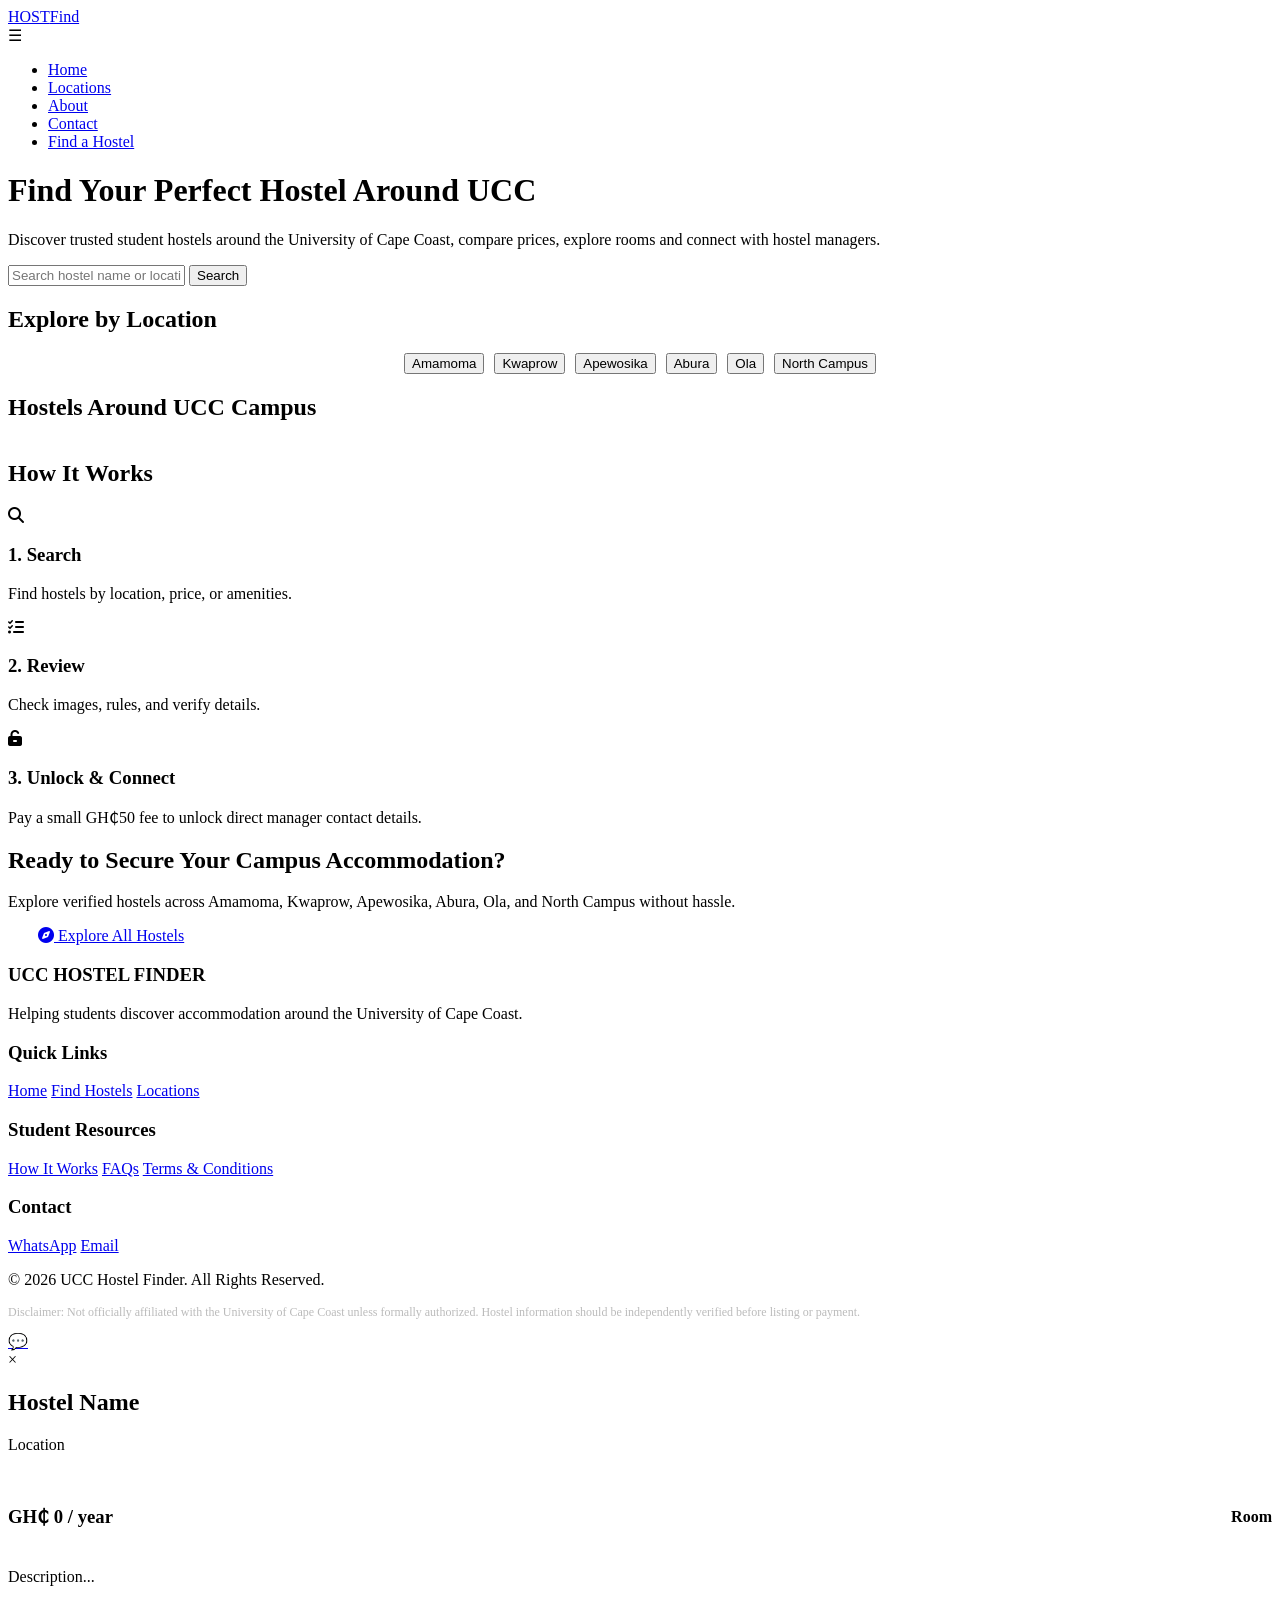
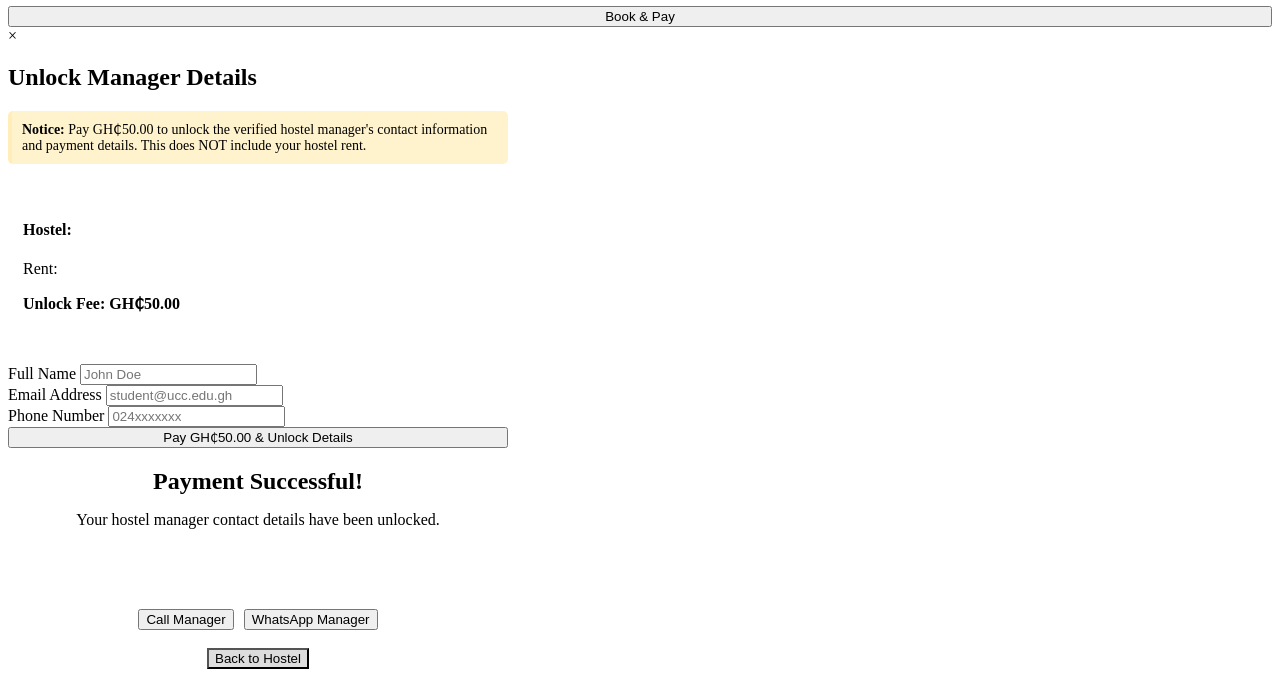
==== index.html @ 477a0dc2 "Add files via upload" ====
<!DOCTYPE html>
<html lang="en">
<head>
    <meta charset="UTF-8">
    <meta name="viewport" content="width=device-width, initial-scale=1.0">
    <title>HOSTFind</title>
    
    <!-- Official Font Awesome Icons CDN -->
    <link rel="stylesheet" href="https://cdnjs.cloudflare.com/ajax/libs/font-awesome/6.4.2/css/all.min.css">
    
    <link rel="stylesheet" href="css/style.css">
    <link rel="stylesheet" href="css/components.css">
    <link rel="stylesheet" href="css/responsive.css">
</head>
<body>

    <!-- Navigation -->
    <nav class="navbar">
        <a href="index.html" class="logo">HOST<span>Find</span></a>
        <div class="hamburger">☰</div>
        <ul class="nav-links">
            <li><a href="index.html">Home</a></li>
            <!-- <li><a href="hostels_data.js">Find Hostels</a></li> -->
            <li><a href="locations.html">Locations</a></li>
            <li><a href="about.html">About</a></li>
            <li><a href="contact.html">Contact</a></li>
            <li><a href="hostels.html" class="btn btn-primary">Find a Hostel</a></li>
        </ul>
    </nav>

    <!-- Hero Section -->
    <header class="hero">
        <h1>Find Your Perfect Hostel Around UCC</h1>
        <p>Discover trusted student hostels around the University of Cape Coast, compare prices, explore rooms and connect with hostel managers.</p>
        
        <div class="search-box">
            <input type="text" id="searchInput" placeholder="Search hostel name or location...">
            <button class="btn btn-accent" onclick="handleSearch()">Search</button>
        </div>
    </header>

    <!-- Quick Locations -->
    <section class="section">
        <h2 class="section-title">Explore by Location</h2>
        <div style="display:flex; justify-content:center; gap:10px; flex-wrap:wrap;">
            <button class="btn btn-primary" onclick="window.location.href='hostels.html?loc=Amamoma'">Amamoma</button>
            <button class="btn btn-primary" onclick="window.location.href='hostels.html?loc=Kwaprow'">Kwaprow</button>
            <button class="btn btn-primary" onclick="window.location.href='hostels.html?loc=Apewosika'">Apewosika</button>
            <button class="btn btn-primary" onclick="window.location.href='hostels.html?loc=Abura'">Abura</button>
            <button class="btn btn-primary" onclick="window.location.href='hostels.html?loc=Ola'">Ola</button>
            <button class="btn btn-primary" onclick="window.location.href='hostels.html?loc=North Campus'">North Campus</button>
        </div>
    </section>


    
    <!-- Featured Hostels -->
    <!-- Featured Hostels Section in index.html -->
<section class="section">
    <h1 class="section-title">Hostels Around UCC Campus</h1>
    
    <!-- Changed container style so location sections stack vertically -->
    <div id="homepage-hostels" style="display: flex; flex-direction: column; width: 100%;">
        <!-- Populated dynamically by renderHostelsByLocation() -->
    </div>
</section>
    

   <!-- How It Works Section -->
<section class="how-it-works-section">
    <h2 class="section-title">How It Works</h2>
    
    <div class="steps-container">
        <div class="step-card">
            <div class="step-icon">
                <i class="fa-solid fa-magnifying-glass"></i>
            </div>
            <h3>1. Search</h3>
            <p>Find hostels by location, price, or amenities.</p>
        </div>

        <div class="step-card">
            <div class="step-icon">
                <i class="fa-solid fa-list-check"></i>
            </div>
            <h3>2. Review</h3>
            <p>Check images, rules, and verify details.</p>
        </div>

        <div class="step-card">
            <div class="step-icon">
                <i class="fa-solid fa-unlock-keyhole"></i>
            </div>
            <h3>3. Unlock & Connect</h3>
            <p>Pay a small GH₵50 fee to unlock direct manager contact details.</p>
        </div>
    </div>
</section>



<!-- Township Drone CTA Banner -->
<div class="container">
    <section class="township-banner">
        <h2>Ready to Secure Your Campus Accommodation?</h2>
        <p>Explore verified hostels across Amamoma, Kwaprow, Apewosika, Abura, Ola, and North Campus without hassle.</p>
        <a href="hostels.html" class="btn btn-accent" style="padding: 12px 30px; font-size: 1rem;">
            <i class="fa-solid fa-compass"></i> Explore All Hostels
        </a>
    </section>
</div>



    <!-- Footer -->
    <footer class="footer">
        <div class="footer-grid">
            <div>
                <h3>UCC HOSTEL FINDER</h3>
                <p>Helping students discover accommodation around the University of Cape Coast.</p>
            </div>
            <div>
                <h3>Quick Links</h3>
                <a href="index.html">Home</a>
                <a href="hostels.html">Find Hostels</a>
                <a href="locations.html">Locations</a>
            </div>
            <div>
                <h3>Student Resources</h3>
                <a href="about.html">How It Works</a>
                <a href="faq.html">FAQs</a>
                <a href="terms.html">Terms & Conditions</a>
            </div>
            <div>
                <h3>Contact</h3>
                <a href="#">WhatsApp</a>
                <a href="#">Email</a>
            </div>
        </div>
        <div class="footer-bottom">
            <p>© 2026 UCC Hostel Finder. All Rights Reserved.</p>
            <p style="margin-top:10px; font-size: 12px; color:#bbb;">Disclaimer: Not officially affiliated with the University of Cape Coast unless formally authorized. Hostel information should be independently verified before listing or payment.</p>
        </div>
    </footer>

    <!-- Floating WhatsApp -->
    <a href="#" id="wa-float" class="whatsapp-float" title="Chat with Support">💬</a>

    <!-- Modals Container (Inserted at bottom of body) -->
    
    <!-- ROOM MODAL -->
    <div class="modal" id="roomModal">
        <div class="modal-content">
            <span class="close-modal" onclick="closeModal('roomModal')">×</span>
            <h2 id="modalHostelName">Hostel Name</h2>
            <p id="modalLocation" style="color: var(--text-light); margin-bottom: 15px;">Location</p>
            
            <img src="" id="modalMainImg" class="gallery-main">
            <div class="gallery-thumbs" id="modalThumbs"></div>
            
            <div style="display:flex; justify-content:space-between; margin-bottom: 20px;">
                <h3 id="modalPrice">GH₵ 0 / year</h3>
                <h4 id="modalRoomType">Room</h4>
            </div>
            
            <p id="modalDesc" style="margin-bottom: 20px;">Description...</p>
            
            <button class="btn btn-accent" id="btnInitPayment" onclick="initiatePayment(this.getAttribute('data-id')*1)" style="width:100%;">Book & Pay</button>
        </div>
    </div>

    <!-- PAYMENT MODAL -->
    <div class="modal" id="paymentModal">
        <div class="modal-content" style="max-width: 500px;">
            <span class="close-modal" onclick="closeModal('paymentModal')">×</span>
            <h2>Unlock Manager Details</h2>
            <p style="margin-bottom: 20px; font-size: 14px; background: #fff3cd; padding: 10px; border-radius: 5px; border-left: 4px solid #ffeeba;">
                <strong>Notice:</strong> Pay GH₵50.00 to unlock the verified hostel manager's contact information and payment details. This does NOT include your hostel rent.
            </p>
            
            <div style="background: var(--bg-color); padding: 15px; border-radius: 5px; margin-bottom: 20px;">
                <h4>Hostel: <span id="payHostelName"></span></h4>
                <p>Rent: <span id="payHostelPrice"></span></p>
                <p><strong>Unlock Fee: GH₵50.00</strong></p>
            </div>

            <form onsubmit="processPayment(event)">
                <div class="form-group">
                    <label>Full Name</label>
                    <input type="text" id="studentName" required placeholder="John Doe">
                </div>
                <div class="form-group">
                    <label>Email Address</label>
                    <input type="email" id="studentEmail" required placeholder="student@ucc.edu.gh">
                </div>
                <div class="form-group">
                    <label>Phone Number</label>
                    <input type="tel" id="studentPhone" required placeholder="024xxxxxxx">
                </div>
                <button type="submit" class="btn btn-primary" style="width:100%;">Pay GH₵50.00 & Unlock Details</button>
            </form>
        </div>
    </div>

    <!-- SUCCESS MODAL -->
    <div class="modal" id="successModal">
        <div class="modal-content" style="max-width: 500px; text-align: center;">
            <h2 style="color: var(--success-color); margin-bottom: 10px;">Payment Successful!</h2>
            <p>Your hostel manager contact details have been unlocked.</p>
            
            <div id="managerDetailsContainer" style="text-align:left; background: var(--bg-color); padding: 20px; border-radius: 5px; margin: 20px 0;">
                <!-- Filled by JS -->
            </div>

            <div style="display:flex; gap:10px; justify-content:center;">
                <button class="btn btn-primary" id="btnCall">Call Manager</button>
                <button class="btn btn-accent" id="btnWa">WhatsApp Manager</button>
            </div>
            <br>
            <button class="btn" style="background:#ddd;" onclick="closeModal('successModal')">Back to Hostel</button>
        </div>
    </div>

    <!-- Scripts -->

    <!-- Local scripts first -->
<script src="js/hostel-data.js"></script>
<script src="js/main.js"></script>
<script src="js/search.js"></script>
<script src="js/payment.js"></script>

<!-- External script with defer so it never blocks card rendering -->
<script src="https://js.paystack.co/v1/inline.js" defer></script>

</body>
</html>
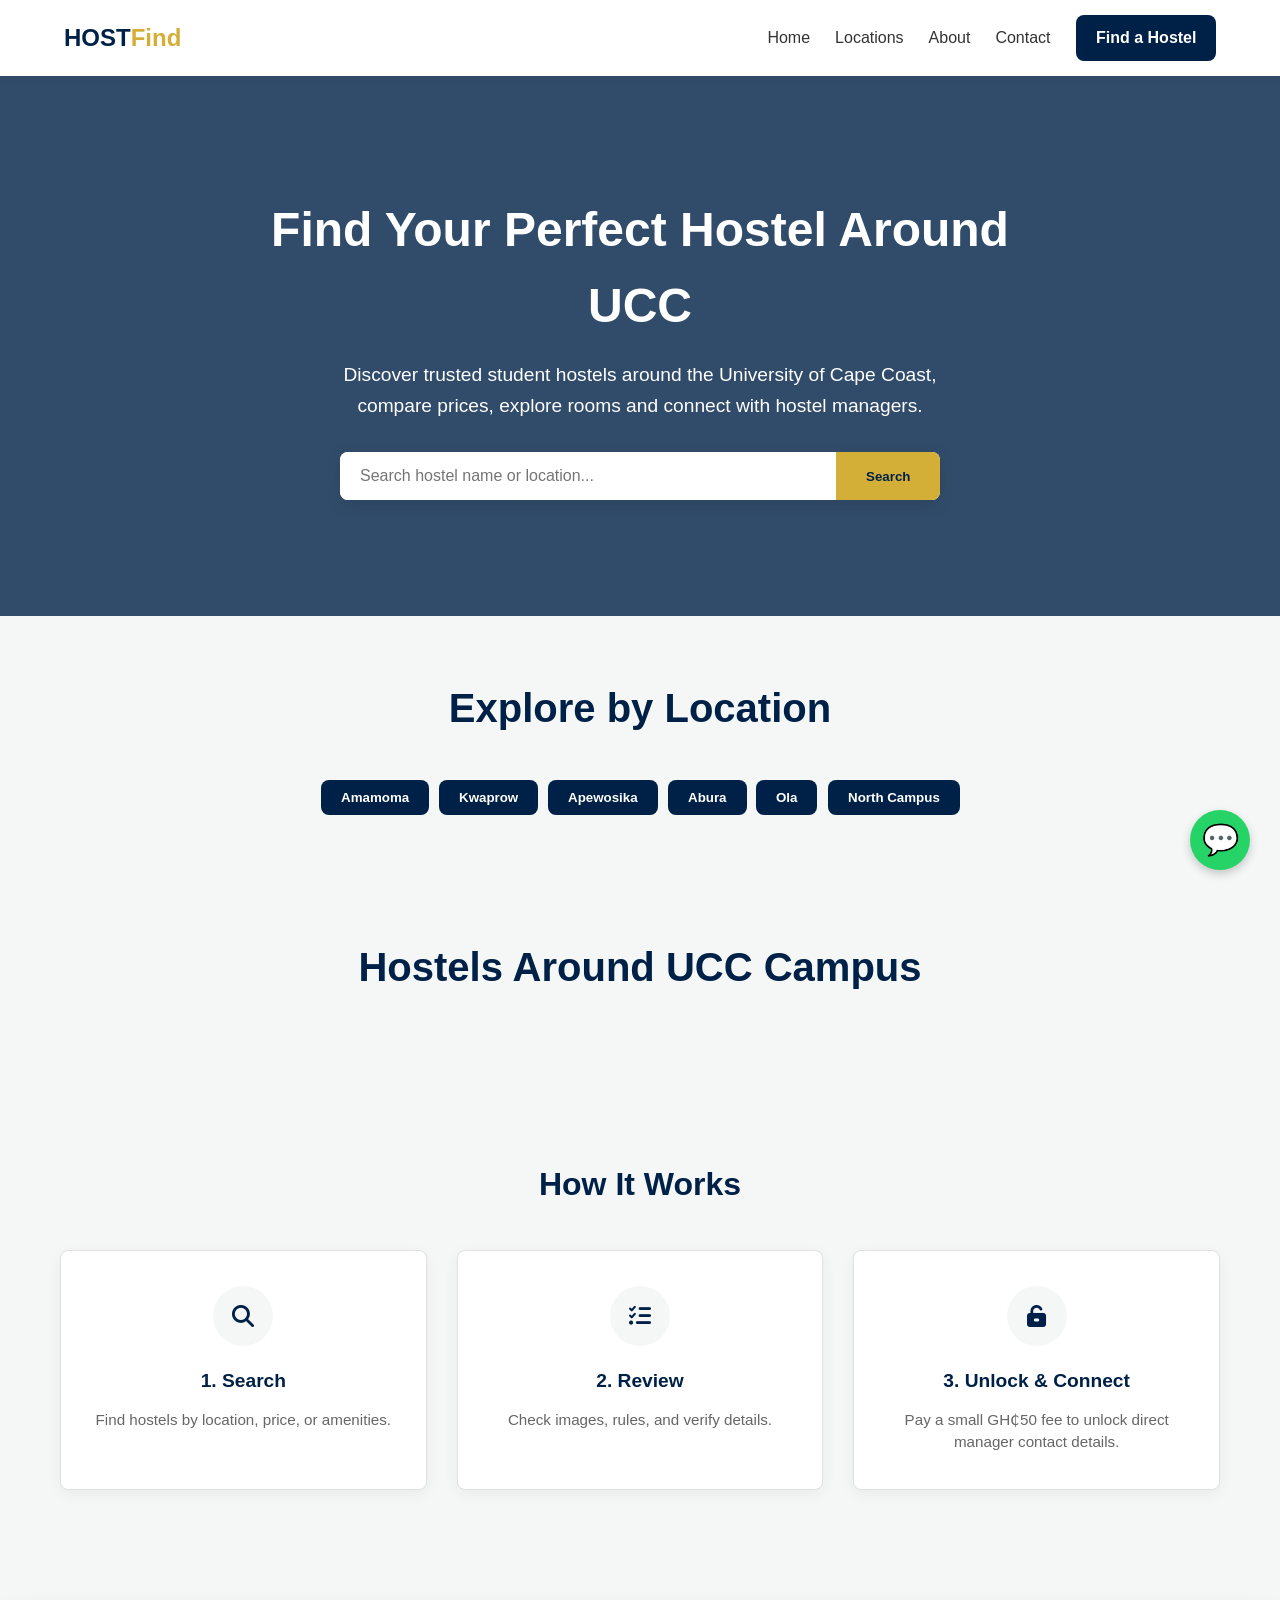
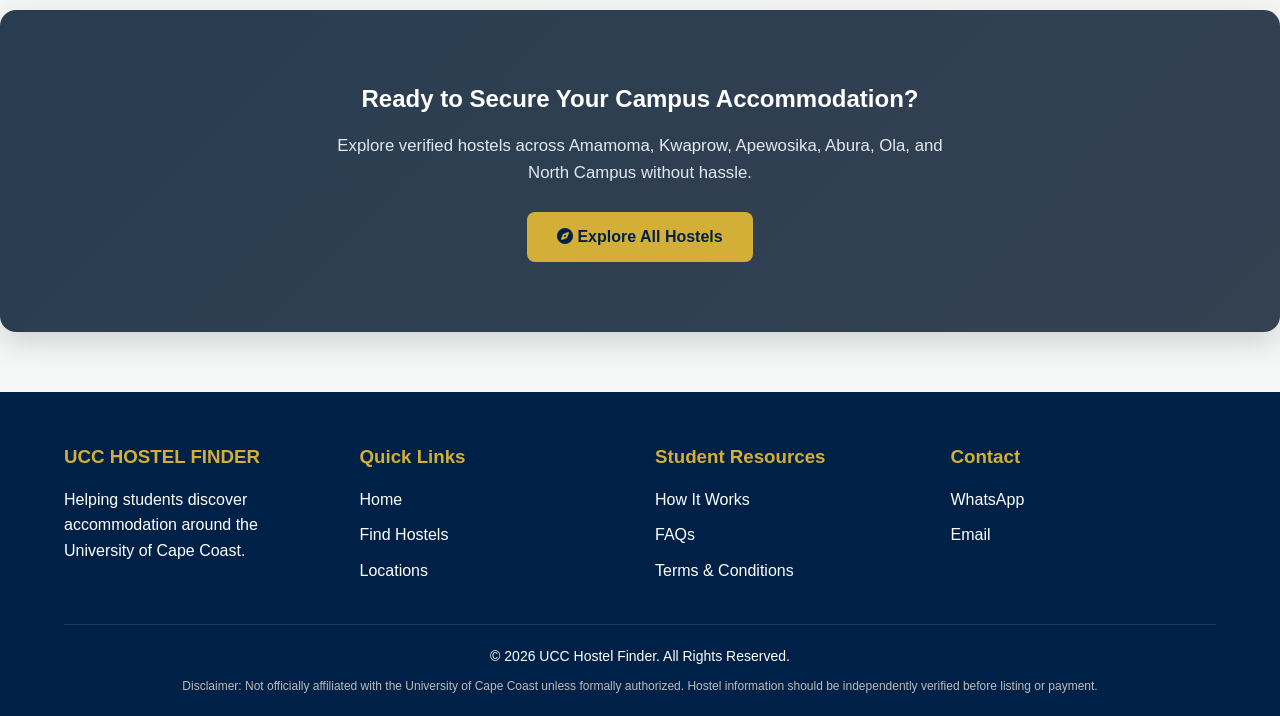
==== commit 3521cccf: "Fix HTML entity encoding in index.html" ====
--- a/index.html
+++ b/index.html
@@ -8,9 +8,9 @@
     <!-- Official Font Awesome Icons CDN -->
     <link rel="stylesheet" href="https://cdnjs.cloudflare.com/ajax/libs/font-awesome/6.4.2/css/all.min.css">
     
-    <link rel="stylesheet" href="css/style.css">
-    <link rel="stylesheet" href="css/components.css">
-    <link rel="stylesheet" href="css/responsive.css">
+    <link rel="stylesheet" href="style.css">
+    <link rel="stylesheet" href="components.css">
+    <link rel="stylesheet" href="responsive.css">
 </head>
 <body>
 
@@ -233,4 +233,4 @@
 <script src="https://js.paystack.co/v1/inline.js" defer></script>
 
 </body>
-</html>+</html>
--- a/style.css
+++ b/style.css
@@ -0,0 +1,182 @@
+/* Base Styles & Variables */
+:root {
+    --primary-color: #002147; /* Deep Navy Blue */
+    --secondary-color: #ffffff; /* White */
+    --accent-color: #d4af37; /* Gold/Yellow */
+    --text-color: #333333; /* Dark Gray */
+    --text-light: #666666;
+    --bg-color: #f4f7f6; /* Very Light Gray */
+    --border-color: #e0e0e0;
+    --success-color: #28a745;
+    --danger-color: #dc3545;
+    --border-radius: 8px;
+    --transition: all 0.3s ease;
+}
+
+* {
+    margin: 0;
+    padding: 0;
+    box-sizing: border-box;
+    font-family: 'Segoe UI', Roboto, Helvetica, Arial, sans-serif;
+}
+
+body {
+    background-color: var(--bg-color);
+    color: var(--text-color);
+    line-height: 1.6;
+}
+
+a {
+    text-decoration: none;
+    color: var(--text-color);
+}
+
+ul {
+    list-style: none;
+}
+
+/* Typography */
+h1, h2, h3, h4 {
+    color: var(--primary-color);
+    margin-bottom: 15px;
+}
+
+/* Navbar */
+.navbar {
+    background-color: var(--secondary-color);
+    padding: 15px 5%;
+    display: flex;
+    justify-content: space-between;
+    align-items: center;
+    box-shadow: 0 2px 10px rgba(0,0,0,0.05);
+    position: sticky;
+    top: 0;
+    z-index: 1000;
+}
+
+
+/* ==========================================================
+   Keep Step Cards Static (No Card Motion)
+   ========================================================== */
+.step-card {
+    cursor: default;
+    transform: none;
+    transition: none;
+}
+
+.step-card:hover {
+    transform: none;
+    box-shadow: 0 4px 15px rgba(0, 0, 0, 0.05);
+    border-color: var(--border-color, #eef2f5);
+}
+
+.step-card:hover .step-icon {
+    transform: none;
+    background: var(--bg-color, #f4f6f8);
+    color: var(--primary-color, #0d233a);
+}
+
+
+/* ==========================================================
+   Button-Only Motion & Hover Animations
+   ========================================================== */
+.btn {
+    display: inline-flex;
+    align-items: center;
+    justify-content: center;
+    gap: 8px;
+    padding: 12px 24px;
+    border-radius: 8px;
+    font-weight: 600;
+    cursor: pointer;
+    border: none;
+    
+    /* Smooth Spring Motion Transition */
+    transition: transform 0.3s cubic-bezier(0.34, 1.56, 0.64, 1), 
+                box-shadow 0.3s ease, 
+                background-color 0.3s ease;
+    will-change: transform;
+}
+
+/* Button Hover: Lift, Scale & Shadow */
+.btn:hover {
+    transform: translateY(-4px) scale(1.04);
+    box-shadow: 0 8px 20px rgba(13, 35, 58, 0.2);
+}
+
+/* Button Icon Animation on Hover */
+.btn i {
+    transition: transform 0.25s ease;
+}
+
+.btn:hover i {
+    transform: scale(1.15);
+}
+
+/* Click / Press Motion */
+.btn:active {
+    transform: translateY(-1px) scale(0.97);
+    box-shadow: 0 3px 8px rgba(13, 35, 58, 0.15);
+}
+
+.logo {
+    font-size: 24px;
+    font-weight: bold;
+    color: var(--primary-color);
+}
+
+.logo span {
+    color: var(--accent-color);
+}
+
+.nav-links {
+    display: flex;
+    align-items: center;
+    gap: 25px;
+}
+
+.nav-links a:hover {
+    color: var(--accent-color);
+}
+
+.hamburger {
+    display: none;
+    cursor: pointer;
+    font-size: 24px;
+}
+
+/* Footer */
+.footer {
+    background-color: var(--primary-color);
+    color: var(--secondary-color);
+    padding: 50px 5% 20px;
+    margin-top: 50px;
+}
+
+.footer-grid {
+    display: grid;
+    grid-template-columns: repeat(auto-fit, minmax(200px, 1fr));
+    gap: 30px;
+    margin-bottom: 30px;
+}
+
+.footer h3 {
+    color: var(--accent-color);
+}
+
+.footer a {
+    color: var(--secondary-color);
+    display: block;
+    margin-bottom: 10px;
+}
+
+.footer a:hover {
+    color: var(--accent-color);
+}
+
+.footer-bottom {
+    text-align: center;
+    border-top: 1px solid rgba(255,255,255,0.1);
+    padding-top: 20px;
+    font-size: 14px;
+}
--- a/components.css
+++ b/components.css
@@ -0,0 +1,381 @@
+/* Buttons */
+.btn {
+    padding: 10px 20px;
+    border-radius: var(--border-radius);
+    border: none;
+    cursor: pointer;
+    font-weight: 600;
+    transition: var(--transition);
+    display: inline-block;
+    text-align: center;
+}
+
+.btn-primary {
+    background-color: var(--primary-color);
+    color: var(--secondary-color);
+}
+
+.btn-primary:hover {
+    background-color: #001530;
+}
+
+.btn-accent {
+    background-color: var(--accent-color);
+    color: var(--primary-color);
+}
+
+.btn-accent:hover {
+    background-color: #c19b2e;
+}
+
+/* Hero Section */
+.hero {
+    background: linear-gradient(rgba(0, 33, 71, 0.8), rgba(0, 33, 71, 0.8)), url('https://images.unsplash.com/photo-1555854877-bab0e564b8d5?auto=format&fit=crop&q=80') center/cover;
+    height: 60vh;
+    display: flex;
+    flex-direction: column;
+    justify-content: center;
+    align-items: center;
+    text-align: center;
+    color: var(--secondary-color);
+    padding: 0 20px;
+}
+
+.hero h1 {
+    color: var(--secondary-color);
+    font-size: 3rem;
+    max-width: 800px;
+}
+
+.hero p {
+    font-size: 1.2rem;
+    margin-bottom: 30px;
+    max-width: 600px;
+}
+
+/* Search Box */
+.search-box {
+    display: flex;
+    width: 100%;
+    max-width: 600px;
+    background: var(--secondary-color);
+    border-radius: var(--border-radius);
+    overflow: hidden;
+    box-shadow: 0 4px 15px rgba(0,0,0,0.1);
+}
+
+.search-box input {
+    flex: 1;
+    padding: 15px 20px;
+    border: none;
+    outline: none;
+    font-size: 16px;
+}
+
+.search-box .btn {
+    border-radius: 0;
+    padding: 15px 30px;
+}
+
+/* Section Containers */
+.section {
+    padding: 60px 5%;
+}
+
+.section-title {
+    text-align: center;
+    margin-bottom: 40px;
+    font-size: 2.5rem;
+}
+
+
+
+/* How It Works Layout & Centering */
+.how-it-works-section {
+    padding: 60px 20px;
+    max-width: 1200px;
+    margin: 0 auto;
+    text-align: center;
+}
+
+.how-it-works-section .section-title {
+    font-size: 2rem;
+    color: var(--primary-color, #0d233a);
+    margin-bottom: 40px;
+}
+
+.steps-container {
+    display: grid;
+    grid-template-columns: repeat(3, 1fr);
+    gap: 30px;
+    align-items: stretch;
+}
+
+.step-card {
+    background: #ffffff;
+    padding: 35px 25px;
+    border-radius: var(--border-radius, 12px);
+    box-shadow: 0 4px 15px rgba(0, 0, 0, 0.05);
+    display: flex;
+    flex-direction: column;
+    align-items: center;
+    text-align: center;
+    border: 1px solid var(--border-color, #eef2f5);
+}
+
+.step-icon {
+    width: 60px;
+    height: 60px;
+    background: var(--bg-color, #f4f6f8);
+    color: var(--primary-color, #0d233a);
+    border-radius: 50%;
+    display: flex;
+    align-items: center;
+    justify-content: center;
+    font-size: 22px;
+    margin-bottom: 20px;
+}
+
+.step-card h3 {
+    font-size: 1.2rem;
+    font-weight: 700;
+    color: var(--primary-color, #0d233a);
+    margin-bottom: 12px;
+}
+
+.step-card p {
+    color: var(--text-light, #555);
+    font-size: 0.95rem;
+    line-height: 1.5;
+    margin: 0;
+}
+
+/* Mobile Responsiveness */
+@media (max-width: 768px) {
+    .steps-container {
+        grid-template-columns: 1fr;
+        gap: 20px;
+    }
+}
+
+
+/* Drone View Township Gradient Banner */
+.township-banner {
+    position: relative;
+    /* Gradient overlay + Drone view background image */
+    background: linear-gradient(
+        135deg, 
+        rgba(13, 35, 58, 0.88) 0%, 
+        rgba(10, 25, 45, 0.82) 100%
+    ), 
+    url('https://images.unsplash.com/photo-1477959858617-67f30ac4ce78?auto=format&fit=crop&w=1600&q=80') center/cover no-repeat fixed;
+    color: #ffffff;
+    padding: 70px 20px;
+    margin: 60px 0;
+    border-radius: 16px;
+    box-shadow: 0 10px 30px rgba(0, 0, 0, 0.15);
+    text-align: center;
+}
+
+/* Adjust text colors inside the township banner */
+.township-banner h2, 
+.township-banner h3 {
+    color: #ffffff !important;
+    margin-bottom: 15px;
+}
+
+.township-banner p {
+    color: #e2e8f0;
+    max-width: 650px;
+    margin: 0 auto 25px;
+    font-size: 1.05rem;
+    line-height: 1.6;
+}
+
+/* White card variant when placed inside township banner */
+.township-banner .step-card {
+    background: rgba(255, 255, 255, 0.95);
+    backdrop-filter: blur(5px);
+    border: none;
+}
+
+
+
+/* Hostel Cards Grid - Equal Height Cards */
+.hostel-grid {
+    display: grid;
+    grid-template-columns: repeat(auto-fill, minmax(300px, 1fr));
+    gap: 30px;
+    align-items: stretch;
+}
+
+/* Hostel Card Structure */
+.hostel-card {
+    background: var(--secondary-color);
+    border-radius: var(--border-radius);
+    overflow: hidden;
+    box-shadow: 0 2px 10px rgba(0,0,0,0.05);
+    transition: var(--transition);
+    display: flex;
+    flex-direction: column;
+    height: 100%;
+}
+
+.hostel-card:hover {
+    transform: translateY(-5px);
+    box-shadow: 0 5px 20px rgba(0,0,0,0.1);
+}
+
+.hostel-image {
+    height: 200px;
+    width: 100%;
+    object-fit: cover;
+    background-color: #ddd;
+    flex-shrink: 0;
+}
+
+.hostel-info {
+    padding: 20px;
+}
+
+.hostel-price {
+    font-size: 1.2rem;
+    font-weight: bold;
+    color: var(--primary-color);
+    margin: 10px 0;
+}
+
+/* Official Amenity Icons & Tags */
+.amenity-tags {
+    display: flex;
+    flex-wrap: wrap;
+    gap: 8px;
+    margin: 12px 0 20px;
+}
+
+.amenity {
+    background: var(--bg-color);
+    padding: 6px 12px;
+    border-radius: 20px;
+    font-size: 12px;
+    font-weight: 500;
+    color: var(--text-color);
+    display: inline-flex;
+    align-items: center;
+    gap: 6px;
+    border: 1px solid var(--border-color);
+}
+
+amenity i {
+    color: var(--primary-color);
+    font-size: 13px;
+}
+
+
+
+/* Equalized Action Buttons at Card Bottom */
+.card-actions {
+    display: flex;
+    gap: 10px;
+    margin-top: auto;
+}
+
+
+.card-actions .btn {
+    flex: 1;
+}
+
+
+
+/* Modal Styling */
+.modal {
+    display: none;
+    position: fixed;
+    top: 0; left: 0; right: 0; bottom: 0;
+    background: rgba(0,0,0,0.8);
+    z-index: 2000;
+    justify-content: center;
+    align-items: center;
+    padding: 20px;
+}
+
+/* Card Content Container */
+.hostel-info {
+    padding: 20px;
+    display: flex;
+    flex-direction: column;
+    flex: 1;
+}
+
+.close-modal {
+    position: absolute;
+    top: 15px;
+    right: 20px;
+    font-size: 24px;
+    cursor: pointer;
+}
+
+.gallery-main {
+    width: 100%;
+    height: 300px;
+    object-fit: cover;
+    border-radius: var(--border-radius);
+    margin-bottom: 10px;
+}
+
+.gallery-thumbs {
+    display: flex;
+    gap: 10px;
+    margin-bottom: 20px;
+}
+
+.gallery-thumbs img {
+    width: 80px;
+    height: 60px;
+    object-fit: cover;
+    cursor: pointer;
+    border-radius: 4px;
+}
+
+/* Forms */
+.form-group {
+    margin-bottom: 15px;
+}
+
+.form-group label {
+    display: block;
+    margin-bottom: 5px;
+    font-weight: 500;
+}
+
+.form-group input {
+    width: 100%;
+    padding: 10px;
+    border: 1px solid var(--border-color);
+    border-radius: var(--border-radius);
+}
+
+/* WhatsApp Float */
+.whatsapp-float {
+    position: fixed;
+    bottom: 30px;
+    right: 30px;
+    background-color: #25d366;
+    color: white;
+    width: 60px;
+    height: 60px;
+    border-radius: 50%;
+    display: flex;
+    justify-content: center;
+    align-items: center;
+    font-size: 30px;
+    box-shadow: 0 4px 10px rgba(0,0,0,0.2);
+    z-index: 1000;
+    transition: var(--transition);
+}
+
+.whatsapp-float:hover {
+    transform: scale(1.1);
+}
+
+
--- a/responsive.css
+++ b/responsive.css
@@ -0,0 +1,42 @@
+/* Mobile and Tablet Media Queries */
+@media (max-width: 768px) {
+    .nav-links {
+        display: none;
+        flex-direction: column;
+        position: absolute;
+        top: 100%;
+        left: 0;
+        width: 100%;
+        background: var(--secondary-color);
+        padding: 20px;
+        box-shadow: 0 4px 10px rgba(0,0,0,0.1);
+    }
+    
+    .nav-links.active {
+        display: flex;
+    }
+    
+    .hamburger {
+        display: block;
+    }
+    
+    .hero h1 {
+        font-size: 2rem;
+    }
+    
+    .search-box {
+        flex-direction: column;
+    }
+    
+    .search-box .btn {
+        width: 100%;
+    }
+    
+    .card-actions {
+        flex-direction: column;
+    }
+    
+    .modal-content {
+        padding: 15px;
+    }
+}
